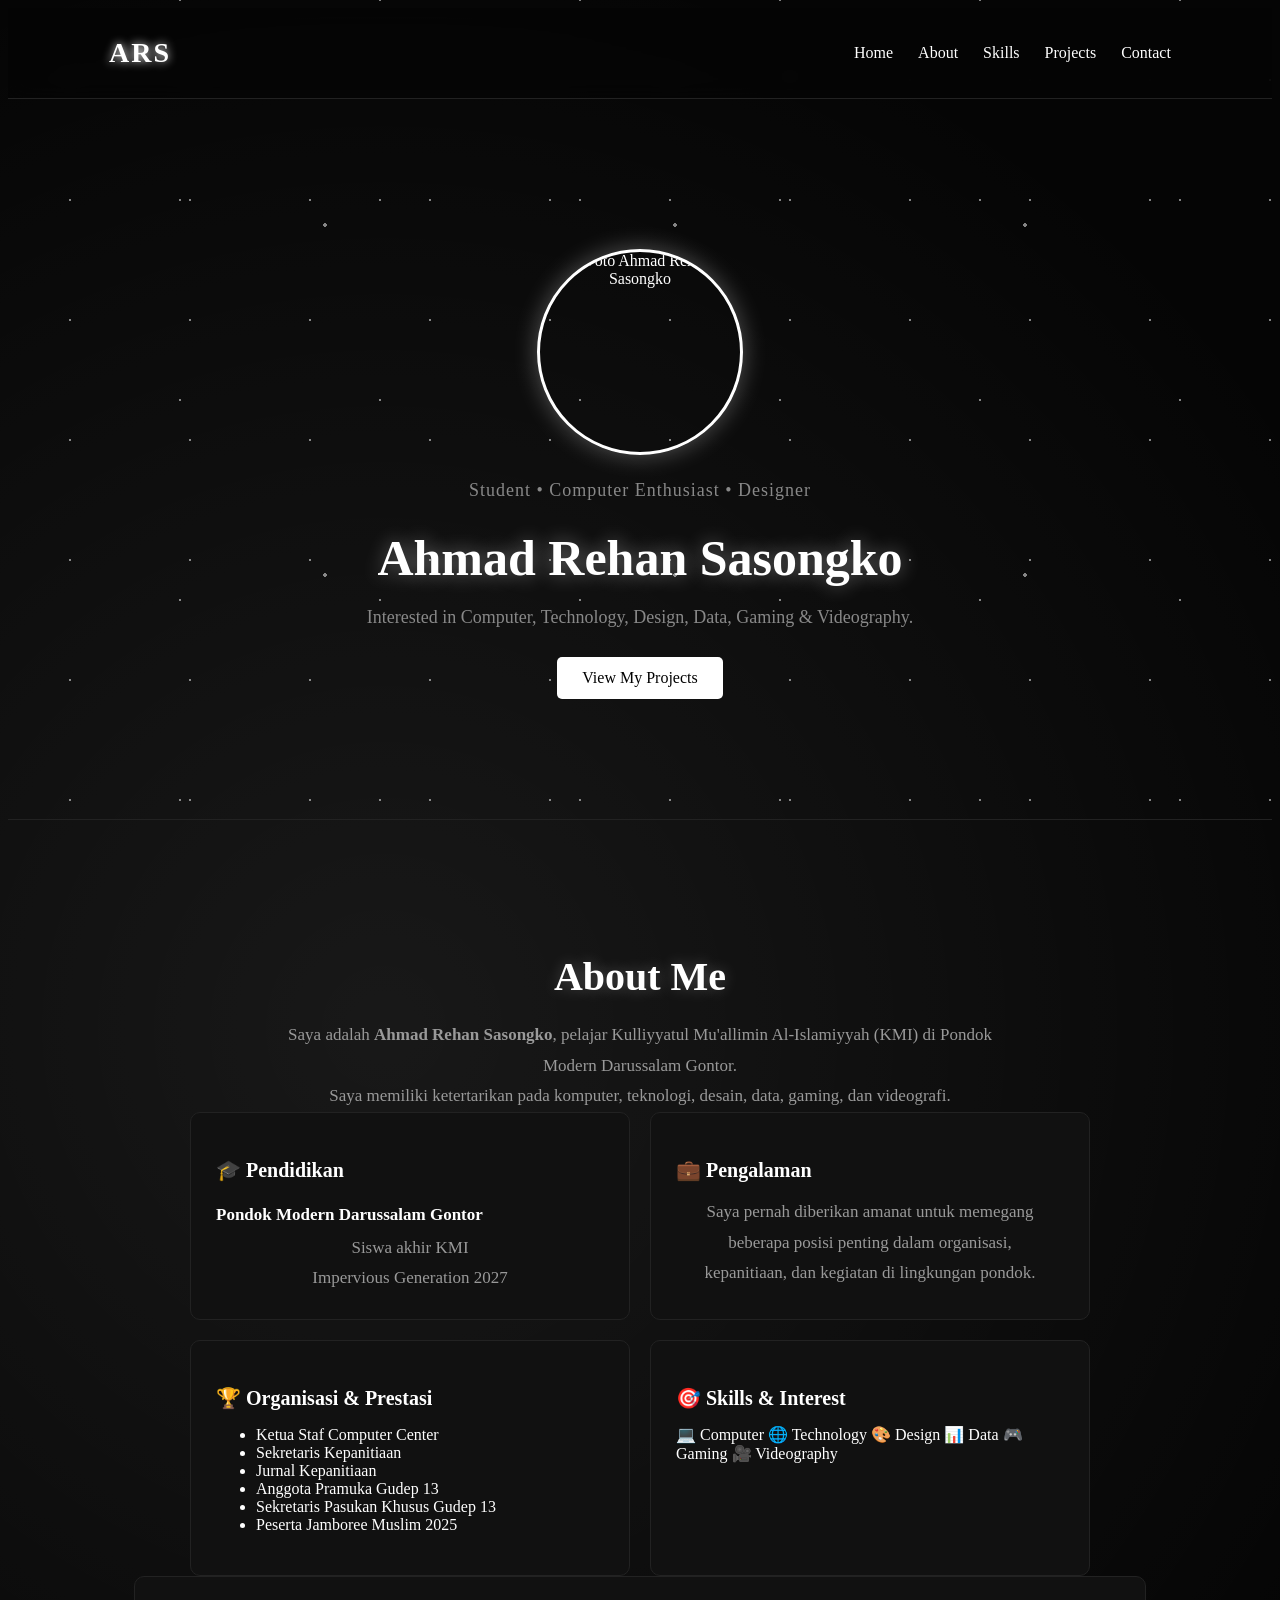
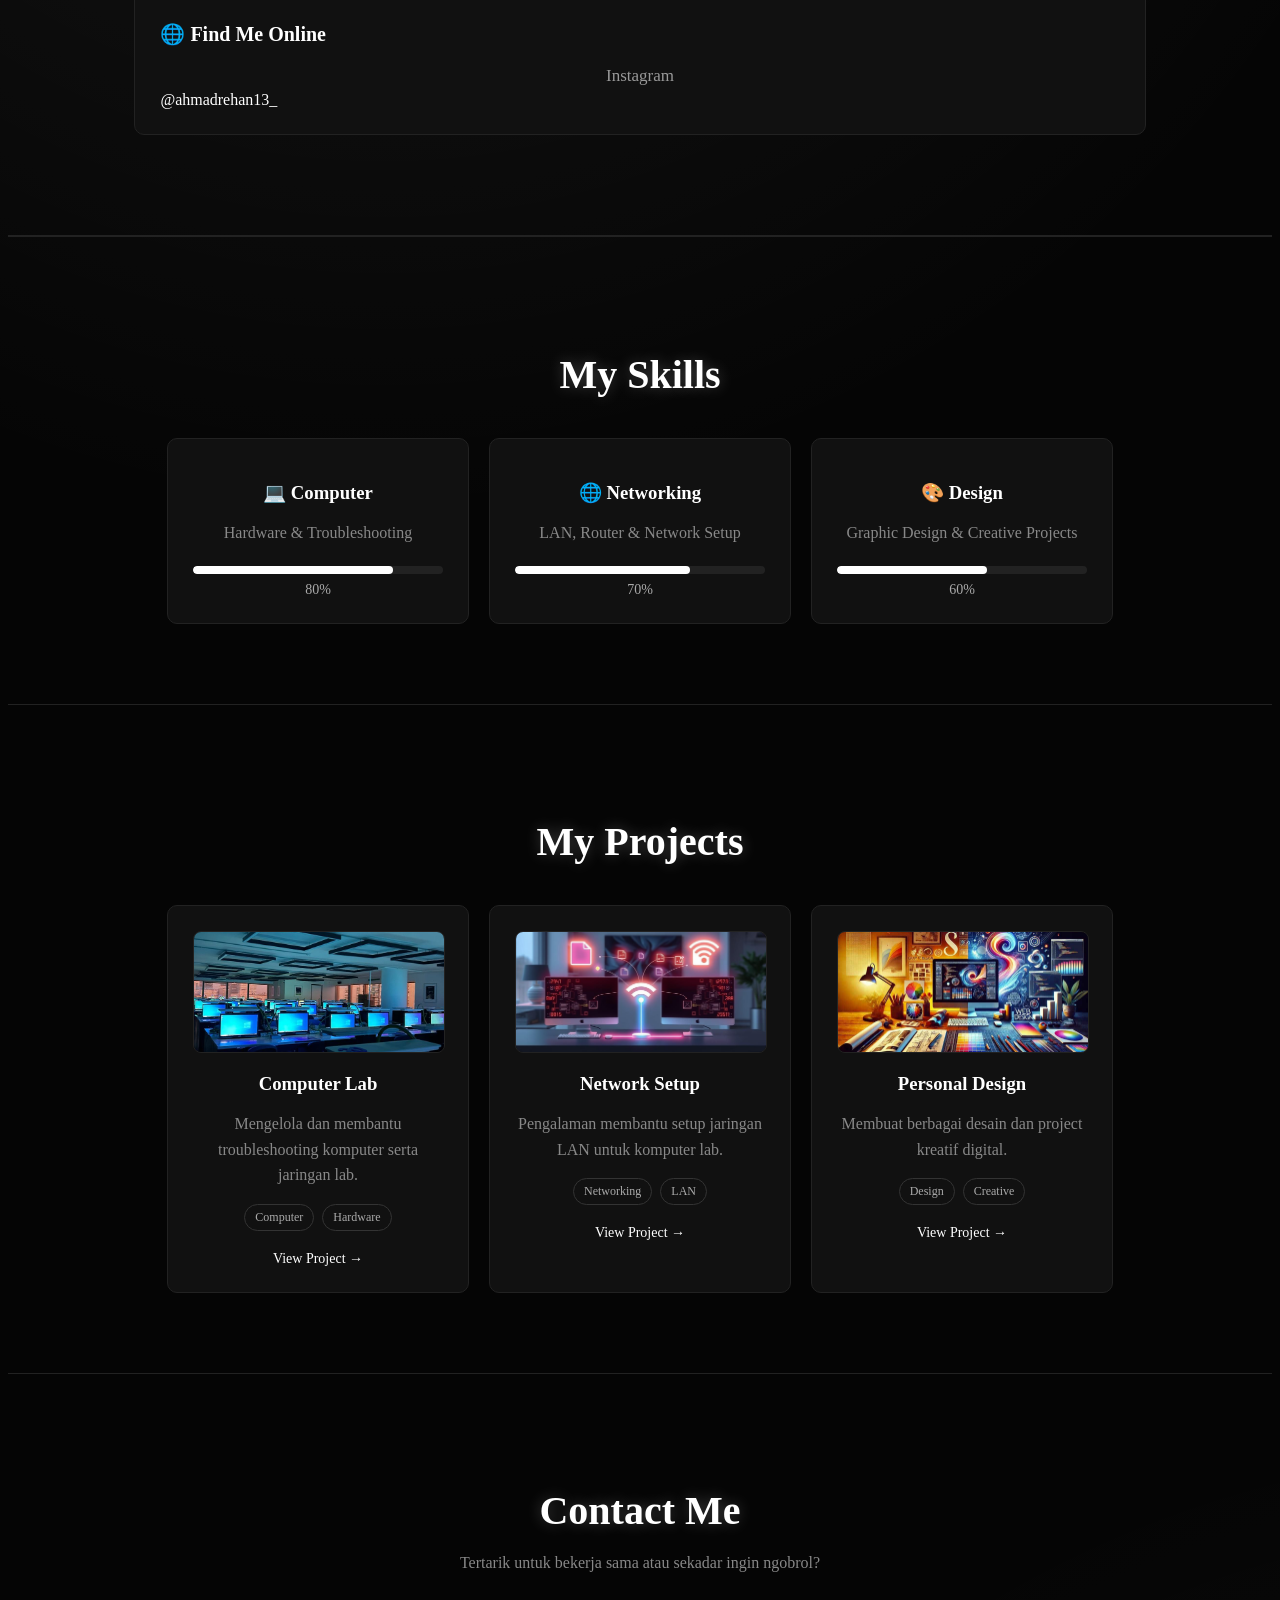
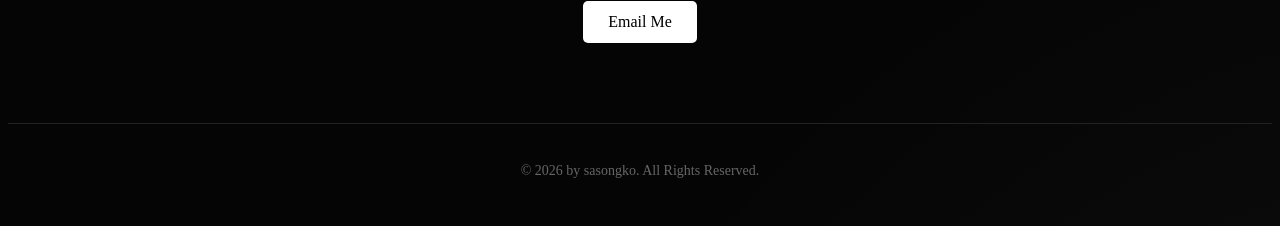
==== index.html @ 402c45a2 "Add files via upload" ====
<!DOCTYPE html>
<html lang="id">
<head>
    <meta charset="UTF-8">
    <meta name="viewport" content="width=device-width, initial-scale=1.0">

    <link rel="stylesheet" href="style.css">

    <title>Portfolio ARS</title>

<head>
    <meta charset="UTF-8">

    <meta name="viewport" content="width=device-width, initial-scale=1.0">

    <title>Ahmad Rehan Sasongko | Portfolio</title>

    <meta name="description"
        content="Profil dan portfolio Ahmad Rehan Sasongko, pelajar KMI Pondok Modern Darussalam Gontor yang memiliki minat di bidang komputer, teknologi, desain, data, gaming, dan videografi.">

<body>

    <nav class="navbar">
    <div class="logo">ARS</div>

    <ul class="nav-links">
        <li><a href="#home">Home</a></li>
        <li><a href="#about">About</a></li>
        <li><a href="#skills">Skills</a></li>
        <li><a href="#projects">Projects</a></li>
        <li><a href="#contact">Contact</a></li>
    </ul>

    <button class="menu-toggle" aria-label="Open menu">
    <span></span>
    <span></span>
    <span></span>

</button>

</nav>

<section class="home" id="home">

    <img src="img/profile.jpg"
         alt="Foto Ahmad Rehan Sasongko"
         class="profile-photo">

    <p class="home-label">
        Student • Computer Enthusiast • Designer
    </p>

    <h1>
        Ahmad Rehan Sasongko
    </h1>

    <p class="home-description">
        Interested in Computer, Technology, Design,
        Data, Gaming & Videography.
    </p>

    <a href="#projects" class="project-btn">
        View My Projects
    </a>

</section>

<section class="about" id="about">

    <h2>About Me</h2>

    <p class="about-intro">
        Saya adalah <strong>Ahmad Rehan Sasongko</strong>,
        pelajar Kulliyyatul Mu'allimin Al-Islamiyyah (KMI)
        di Pondok Modern Darussalam Gontor.
    </p>

    <p class="about-intro">
        Saya memiliki ketertarikan pada komputer, teknologi,
        desain, data, gaming, dan videografi.
    </p>


    <div class="about-info">

        <div class="info-card">
            <h3>🎓 Pendidikan</h3>

            <h4>Pondok Modern Darussalam Gontor</h4>

            <p>
                Siswa akhir KMI
                <br>
                Impervious Generation 2027
            </p>
        </div>


        <div class="info-card">
            <h3>💼 Pengalaman</h3>

            <p>
                Saya pernah diberikan amanat untuk memegang
                beberapa posisi penting dalam organisasi,
                kepanitiaan, dan kegiatan di lingkungan pondok.
            </p>
        </div>


        <div class="info-card">
            <h3>🏆 Organisasi & Prestasi</h3>

            <ul>
                <li>Ketua Staf Computer Center</li>
                <li>Sekretaris Kepanitiaan</li>
                <li>Jurnal Kepanitiaan</li>
                <li>Anggota Pramuka Gudep 13</li>
                <li>Sekretaris Pasukan Khusus Gudep 13</li>
                <li>Peserta Jamboree Muslim 2025</li>
            </ul>
        </div>


        <div class="info-card">
            <h3>🎯 Skills & Interest</h3>

            <div class="interest-list">
                <span>💻 Computer</span>
                <span>🌐 Technology</span>
                <span>🎨 Design</span>
                <span>📊 Data</span>
                <span>🎮 Gaming</span>
                <span>🎥 Videography</span>
            </div>
        </div>

    </div>
<div class="info-card">
    <h3>🌐 Find Me Online</h3>

    <p>
        Instagram
    </p>

    <a href="https://www.instagram.com/ahmadrehan13_/"
       target="_blank"
       class="social-link">
        @ahmadrehan13_
    </a>
</div>

</section>
<section class="skills" id="skills">

    <h2>My Skills</h2>

    <div class="skill-list">

        <div class="skill">
            <h3>💻 Computer</h3>
            <p>Hardware & Troubleshooting</p>

            <div class="skill-bar">
                <div class="skill-progress computer"></div>
            </div>

            <span>80%</span>
        </div>

        <div class="skill">
            <h3>🌐 Networking</h3>
            <p>LAN, Router & Network Setup</p>

            <div class="skill-bar">
                <div class="skill-progress networking"></div>
            </div>

            <span>70%</span>
        </div>

        <div class="skill">
            <h3>🎨 Design</h3>
            <p>Graphic Design & Creative Projects</p>

            <div class="skill-bar">
                <div class="skill-progress design"></div>
            </div>

            <span>60%</span>
        </div>

    </div>

</section>

<section class="projects" id="projects">

    <h2>My Projects</h2>

    <div class="project-list">

        <div class="project">

            <div class="project-image">
                <img src="projects/lab.jpg" alt="Computer Lab Project">
            </div>

            <h3>Computer Lab</h3>

            <p>
                Mengelola dan membantu troubleshooting
                komputer serta jaringan lab.
            </p>

            <div class="project-tags">
                <span>Computer</span>
                <span>Hardware</span>
            </div>

            <a href="#" class="project-link">
                View Project →
            </a>

        </div>


        <div class="project">

            <div class="project-image">
                <img src="projects/network.jpg" alt="Network Setup Project">
            </div>

            <h3>Network Setup</h3>

            <p>
                Pengalaman membantu setup jaringan
                LAN untuk komputer lab.
            </p>

            <div class="project-tags">
                <span>Networking</span>
                <span>LAN</span>
            </div>

            <a href="#" class="project-link">
                View Project →
            </a>

        </div>


        <div class="project">

            <div class="project-image">
                <img src="projects/design.jpg" alt="Personal Design Project">
            </div>

            <h3>Personal Design</h3>

            <p>
                Membuat berbagai desain dan
                project kreatif digital.
            </p>

            <div class="project-tags">
                <span>Design</span>
                <span>Creative</span>
            </div>

            <a href="#" class="project-link">
                View Project →
            </a>

        </div>

    </div>

</section>

<section class="contact" id="contact">

    <h2>Contact Me</h2>

    <p>
        Tertarik untuk bekerja sama atau sekadar ingin ngobrol?
    </p>

    <a href="mailto:rehanahmadsasongko@gmail.com" class="contact-btn">
        Email Me
    </a>

</section>

<footer>
    <p>© 2026 by sasongko. All Rights Reserved.</p>
</footer>

<script>
    const menuToggle = document.querySelector(".menu-toggle");
    const navLinks = document.querySelector(".nav-links");

    menuToggle.addEventListener("click", () => {
        navLinks.classList.toggle("active");
        menuToggle.classList.toggle("active");
    });

</script>

<script>
   
</script>
</body>

</html>
---- style.css ----
body {
    color: white;

    background-color: #050505;

    background-image:
        radial-gradient(
            circle at 20% 20%,
            rgba(255, 255, 255, 0.08),
            transparent 25%
        ),
        radial-gradient(
            circle at 80% 80%,
            rgba(255, 255, 255, 0.06),
            transparent 25%
        );

    background-size: 150% 150%;

    animation: backgroundMove 8s ease-in-out infinite;
}

@keyframes backgroundMove {

    0% {
        background-position: 0% 0%;
    }

    50% {
        background-position: 100% 100%;
    }

    100% {
        background-position: 0% 0%;
    }

}

.navbar {
    display: flex;
    justify-content: space-between;
    align-items: center;

    padding: 20px 8%;

    border-bottom: 1px solid #222;
    position: sticky;
top: 0;
z-index: 1000;
background-color: rgba(5, 5, 5, 0.85);
backdrop-filter: blur(10px);
}

.logo {
    font-size: 28px;
    font-weight: bold;

    letter-spacing: 2px;

    text-shadow: 0 0 10px white;

    transition: 0.3s;
}

.logo:hover {
    transform: scale(1.1);
    text-shadow: 0 0 20px white;
}

.nav-links {
    display: flex;
    gap: 25px;
    list-style: none;
}

.nav-links a {
    color: white;
    text-decoration: none;
    transition: 0.3s;
}

.nav-links a {
    color: white;
    text-decoration: none;

    position: relative;

    transition: 0.3s;
}

.nav-links a::after {
    content: "";

    position: absolute;

    width: 0;
    height: 2px;

    left: 50%;
    bottom: -6px;

    background-color: white;

    transition: 0.3s;
}

.nav-links a:hover {
    color: #aaa;
}

.nav-links a:hover::after {
    width: 100%;
    left: 0;
}

.home {
    min-height: 80vh;

    display: flex;
    flex-direction: column;
    justify-content: center;
    align-items: center;

    text-align: center;

    animation: fadeUp 1s ease;

}

.home h1 {
    font-size: 50px;
    margin-bottom: 15px;

    text-shadow: 0 0 20px rgba(255, 255, 255, 0.4);
}

.home p {
    color: #888;
    font-size: 18px;
}
.home-label {
    margin-top: 25px;

    color: #aaa;

    font-size: 15px;

    letter-spacing: 1px;
}

.home h1 {
    margin-top: 10px;

    margin-bottom: 15px;

    font-size: 50px;

    text-shadow:
        0 0 20px rgba(255, 255, 255, 0.4);
}

.home-description {
    max-width: 600px;

    margin: 0 auto;

    color: #888;

    font-size: 17px;

    line-height: 1.7;

    text-align: center;
}

.profile-photo {
    width: 200px;
    height: 200px;

    object-fit: cover;

    border-radius: 50%;

    margin-top: 30px;

    border: 3px solid white;

    box-shadow: 0 0 25px rgba(255, 255, 255, 0.3);

    transition: 0.3s;
}

.profile-photo:hover {
    transform: scale(1.08);

    box-shadow:
        0 0 20px rgba(255, 255, 255, 0.5),
        0 0 50px rgba(255, 255, 255, 0.3);
}
.about {
    padding: 100px 10%;
    text-align: center;

    border-top: 1px solid #222;
    border-bottom: 1px solid #222;

    background: transparent;

    animation: fadeUp 1s ease;
}
.about-intro {
    max-width: 750px;

    margin: 0 auto 50px;

    padding: 0 20px;

    color: #999;

    font-size: 17px;

    line-height: 1.8;

    text-align: center;
}

.about-info {
    max-width: 900px;

    margin: auto;

    display: grid;

    grid-template-columns: repeat(2, 1fr);

    gap: 20px;
}

.info-card {
    padding: 25px;

    background-color: #111;

    border: 1px solid #222;

    border-radius: 10px;

    text-align: left;

    transition: 0.3s;
}

.info-card:hover {
    transform: translateY(-6px);

    border-color: #888;

    box-shadow:
        0 0 20px rgba(255, 255, 255, 0.12);
}

.info-card h3 {
    margin-bottom: 15px;

    font-size: 20px;
}

.info-card h4 {
    margin-bottom: 8px;

    color: white;

    font-size: 17px;
}

.info-card p {
    color: #888;

    line-height: 1.6;

    margin: 0;
}

.about h2 {
    font-size: 40px;
    margin-bottom: 20px;
}

.about p {
    max-width: 750px;

    margin: 0 auto;

    padding: 0 20px;

    color: #999;

    font-size: 17px;

    line-height: 1.8;

    text-align: center;
}

.skills {
    padding: 80px 10%;
    text-align: center;

    border-top: 1px solid #222;
    animation: fadeUp 1s ease;
}

.skills h2 {
    font-size: 40px;
    margin-bottom: 40px;
}

.skill-list {
    display: flex;
    justify-content: center;
    gap: 20px;
}

.skill {
    width: 250px;

    padding: 25px;

    background-color: #111;

    border: 1px solid #222;
    border-radius: 10px;

    transition: 0.3s;
}

.skill:hover {
    transform: translateY(-8px) scale(1.03);

    border-color: #888;

    box-shadow: 0 0 25px rgba(255, 255, 255, 0.15);
}

.skill h3 {
    margin-bottom: 10px;
}

.skill p {
    color: #888;

    line-height: 1.6;

    text-align: center;
}

.projects {
    padding: 80px 10%;
    text-align: center;

    border-top: 1px solid #222;
    animation: fadeUp 1s ease;
}

.projects h2 {
    font-size: 40px;
    margin-bottom: 40px;
}

.project-list {
    display: flex;
    justify-content: center;
    gap: 20px;
}

.project {
    width: 250px;

    padding: 25px;

    background-color: #111;

    border: 1px solid #222;
    border-radius: 10px;

    transition: 0.3s;
}

.project:hover {
    transform: translateY(-8px) scale(1.03);

    border-color: #888;

    box-shadow: 0 0 25px rgba(255, 255, 255, 0.15);
}

.project h3 {
    margin-bottom: 10px;
}

.project p {
    color: #888;

    line-height: 1.6;

    text-align: center;
}

.contact {
    padding: 80px 10%;
    text-align: center;

    border-top: 1px solid #222;
    animation: fadeUp 1s ease;
}

.contact h2 {
    font-size: 40px;
    margin-bottom: 15px;
}

.contact p {
    max-width: 600px;

    margin: 0 auto 25px;

    padding: 0 20px;

    color: #888;

    line-height: 1.7;

    text-align: center;
}

.contact-btn {
    display: inline-block;

    padding: 12px 25px;

    background-color: white;
    color: black;

    text-decoration: none;

    border-radius: 5px;

    transition: 0.3s;
}

.contact-btn:hover {
    background-color: #888;
    color: white;

    transform: translateY(-5px) scale(1.08);

    box-shadow:
        0 0 20px rgba(255, 255, 255, 0.4),
        0 0 40px rgba(255, 255, 255, 0.15);
}

footer {
    padding: 25px;

    text-align: center;

    border-top: 1px solid #222;

    color: #666;

    font-size: 14px;

    animation: fadeUp 1s ease;
}
.project-btn {
    display: inline-block;

    margin-top: 25px;
    padding: 12px 25px;

    background-color: white;
    color: black;

    text-decoration: none;

    border-radius: 5px;

    transition: 0.3s;
}

.project-btn:hover {
    background-color: #888;
    color: white;

    transform: translateY(-3px);
    box-shadow: 0 0 20px rgba(255, 255, 255, 0.4);
}

@media (max-width: 600px) {
    .navbar {
    padding: 15px 4%;
}

.nav-links {
    gap: 10px;
}

.nav-links a {
    font-size: 12px;
}
    .home h1 {
    font-size: 36px;
}

.home p {
    font-size: 16px;
}

    .skill-list {
        flex-direction: column;
        align-items: center;
    }

    .skill {
        width: 100%;
        max-width: 350px;
    }
    .project-list {
    flex-direction: column;
    align-items: center;
}
.profile-photo {
    width: 150px;
    height: 150px;
}
.project {
    width: 100%;
    max-width: 350px;
}
.about-info {
    max-width: 950px;
    margin: 50px auto 0;
    display: grid;
    grid-template-columns: repeat(2, 1fr);
    column-gap: 20px;
    row-gap: 35px;
}
.info-card:last-child {
    grid-column: 1 / -1;
    margin-top: 15px;
}

.info-card {
    padding: 35px;
}
}
@keyframes fadeUp {
    from {
        opacity: 0;
        transform: translateY(30px);
    }

    to {
        opacity: 1;
        transform: translateY(0);
    }
}
.about h2,
.skills h2,
.projects h2,
.contact h2 {
    text-shadow: 0 0 15px rgba(255, 255, 255, 0.25);
}

.menu-toggle {
    display: none;

    background: none;
    border: none;

    color: white;
    font-size: 28px;

    cursor: pointer;
}

.skill-bar {
    width: 100%;
    height: 8px;

    background-color: #222;

    border-radius: 10px;

    margin-top: 20px;
    overflow: hidden;
}

.skill-progress {
    height: 100%;

    background-color: white;

    border-radius: 10px;

    animation: skillFill 1.5s ease;
}

.computer {
    width: 80%;
}

.networking {
    width: 70%;
}

.design {
    width: 60%;
}

.skill span {
    display: block;

    margin-top: 8px;

    color: #aaa;
    font-size: 14px;
}

@keyframes skillFill {
    from {
        width: 0;
    }
}

.project-image {
    width: 100%;
    height: 120px;

    display: flex;
    justify-content: center;
    align-items: center;

    background-color: #0a0a0a;

    border-radius: 8px;

    overflow: hidden;

    margin-bottom: 20px;

    border: 1px solid #222;
}

.project-image img {
    width: 100%;
    height: 100%;

    object-fit: cover;

    transition: 0.3s;
}

.project:hover .project-image img {
    transform: scale(1.08);
}

.project:hover .project-image {
    transform: scale(1.05);

    box-shadow: 0 0 25px rgba(255, 255, 255, 0.15);
}

.project-tags {
    display: flex;
    justify-content: center;

    gap: 8px;

    margin: 15px 0;
}

.project-tags span {
    padding: 5px 10px;

    font-size: 12px;

    color: #aaa;

    border: 1px solid #333;

    border-radius: 20px;
}

.project-link {
    display: inline-block;

    color: white;

    text-decoration: none;

    font-size: 14px;

    margin-top: 5px;

    transition: 0.3s;
}

.project-link:hover {
    color: #aaa;

    transform: translateX(5px);
}


.reveal.active {
    opacity: 1;
    transform: translateY(0);
}

/* STAR BACKGROUND */

body {
    position: relative;
}

body::before {
    content: "";

    position: fixed;
    inset: 0;

    pointer-events: none;

    z-index: -1;

    background-image:
        radial-gradient(circle, white 1px, transparent 1px),
        radial-gradient(circle, white 1px, transparent 1px),
        radial-gradient(circle, white 2px, transparent 2px);

    background-size:
        120px 120px,
        200px 200px,
        350px 350px;

    background-position:
        10px 20px,
        80px 100px,
        150px 50px;

    opacity: 0.5;

    animation: starsMove 20s linear infinite;
}

@keyframes starsMove {

    from {
        transform: translateY(0);
    }

    to {
        transform: translateY(-120px);
    }

}

.social-link {
    color: white;
    text-decoration: none;
    transition: 0.3s;
}

.social-link:hover {
    color: #aaa;
    text-shadow: 0 0 10px white;
}
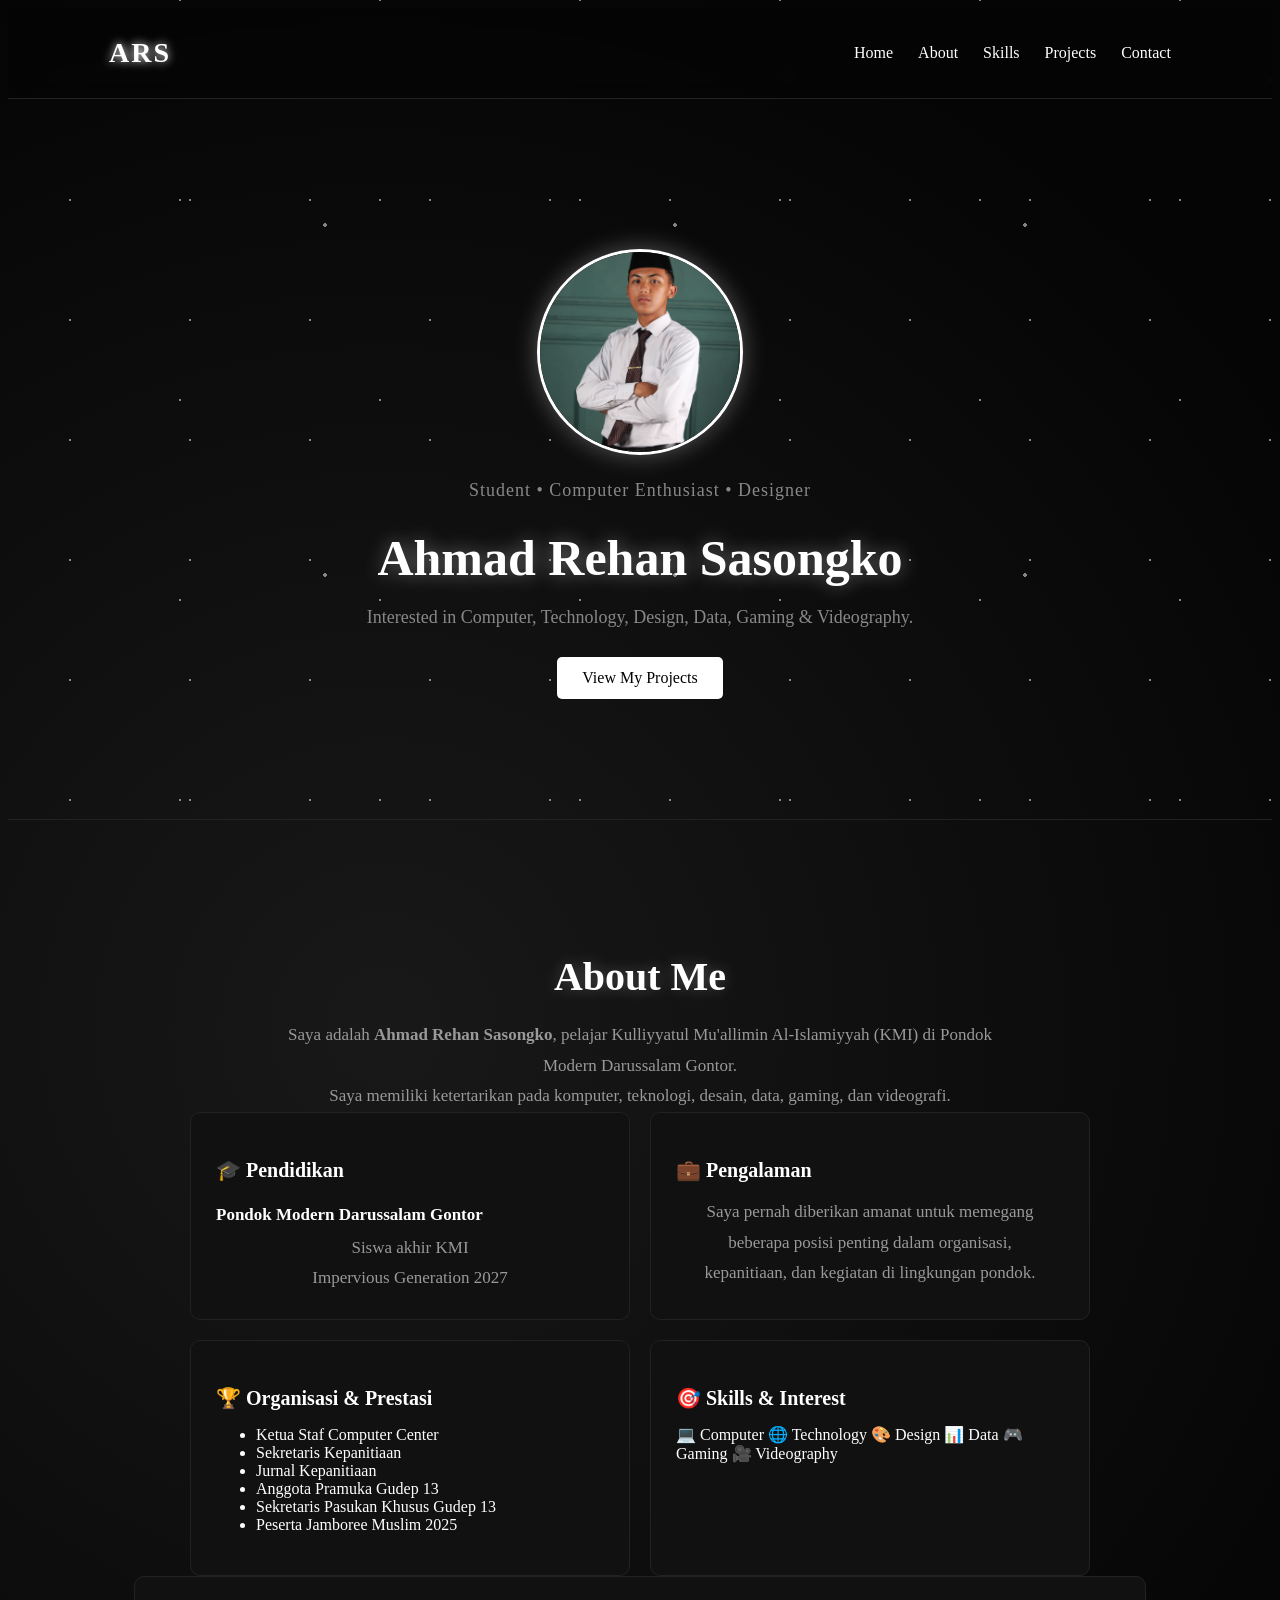
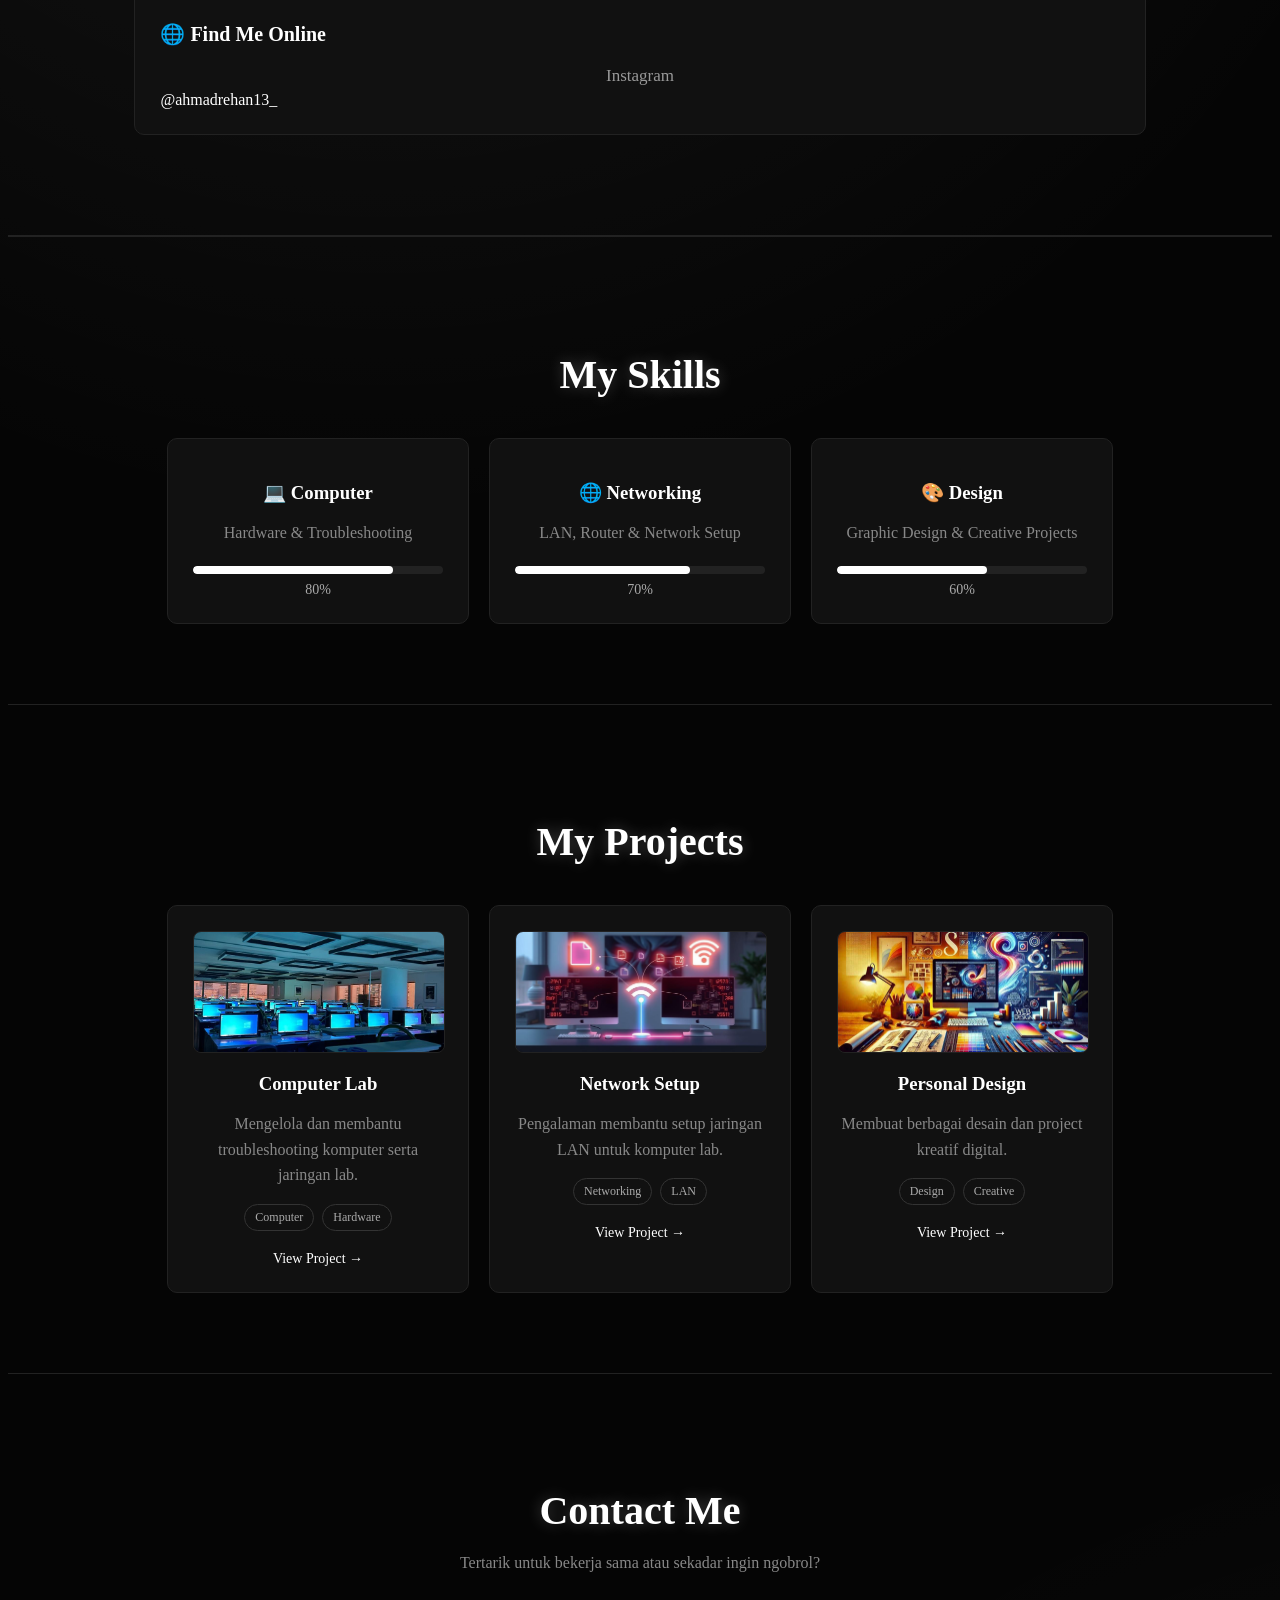
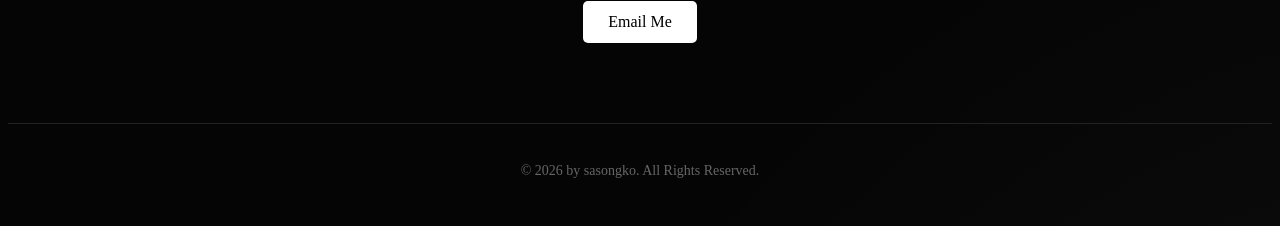
==== commit 79173d18: "Add files via upload" ====
--- a/index.html
+++ b/index.html
@@ -42,7 +42,7 @@
 
 <section class="home" id="home">
 
-    <img src="img/profile.jpg"
+    <img src="img/profile.JPG"
          alt="Foto Ahmad Rehan Sasongko"
          class="profile-photo">
 
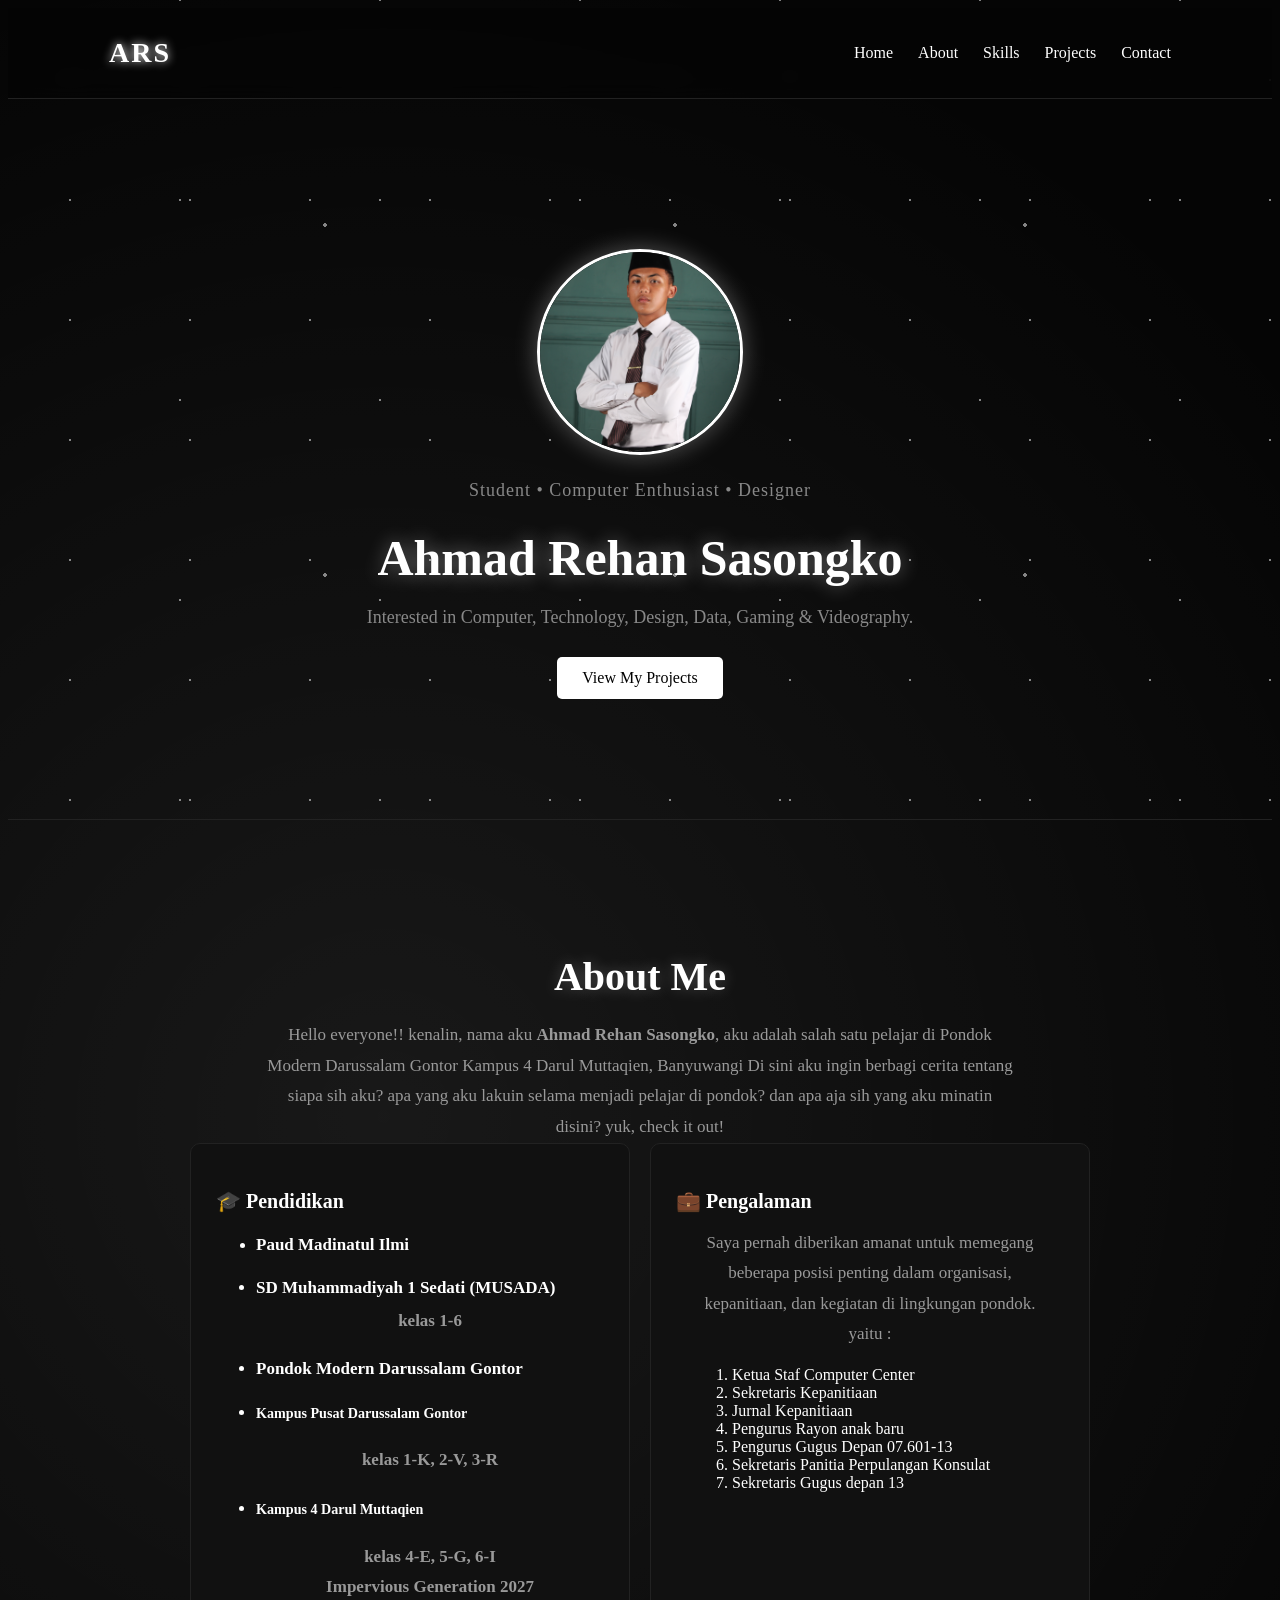
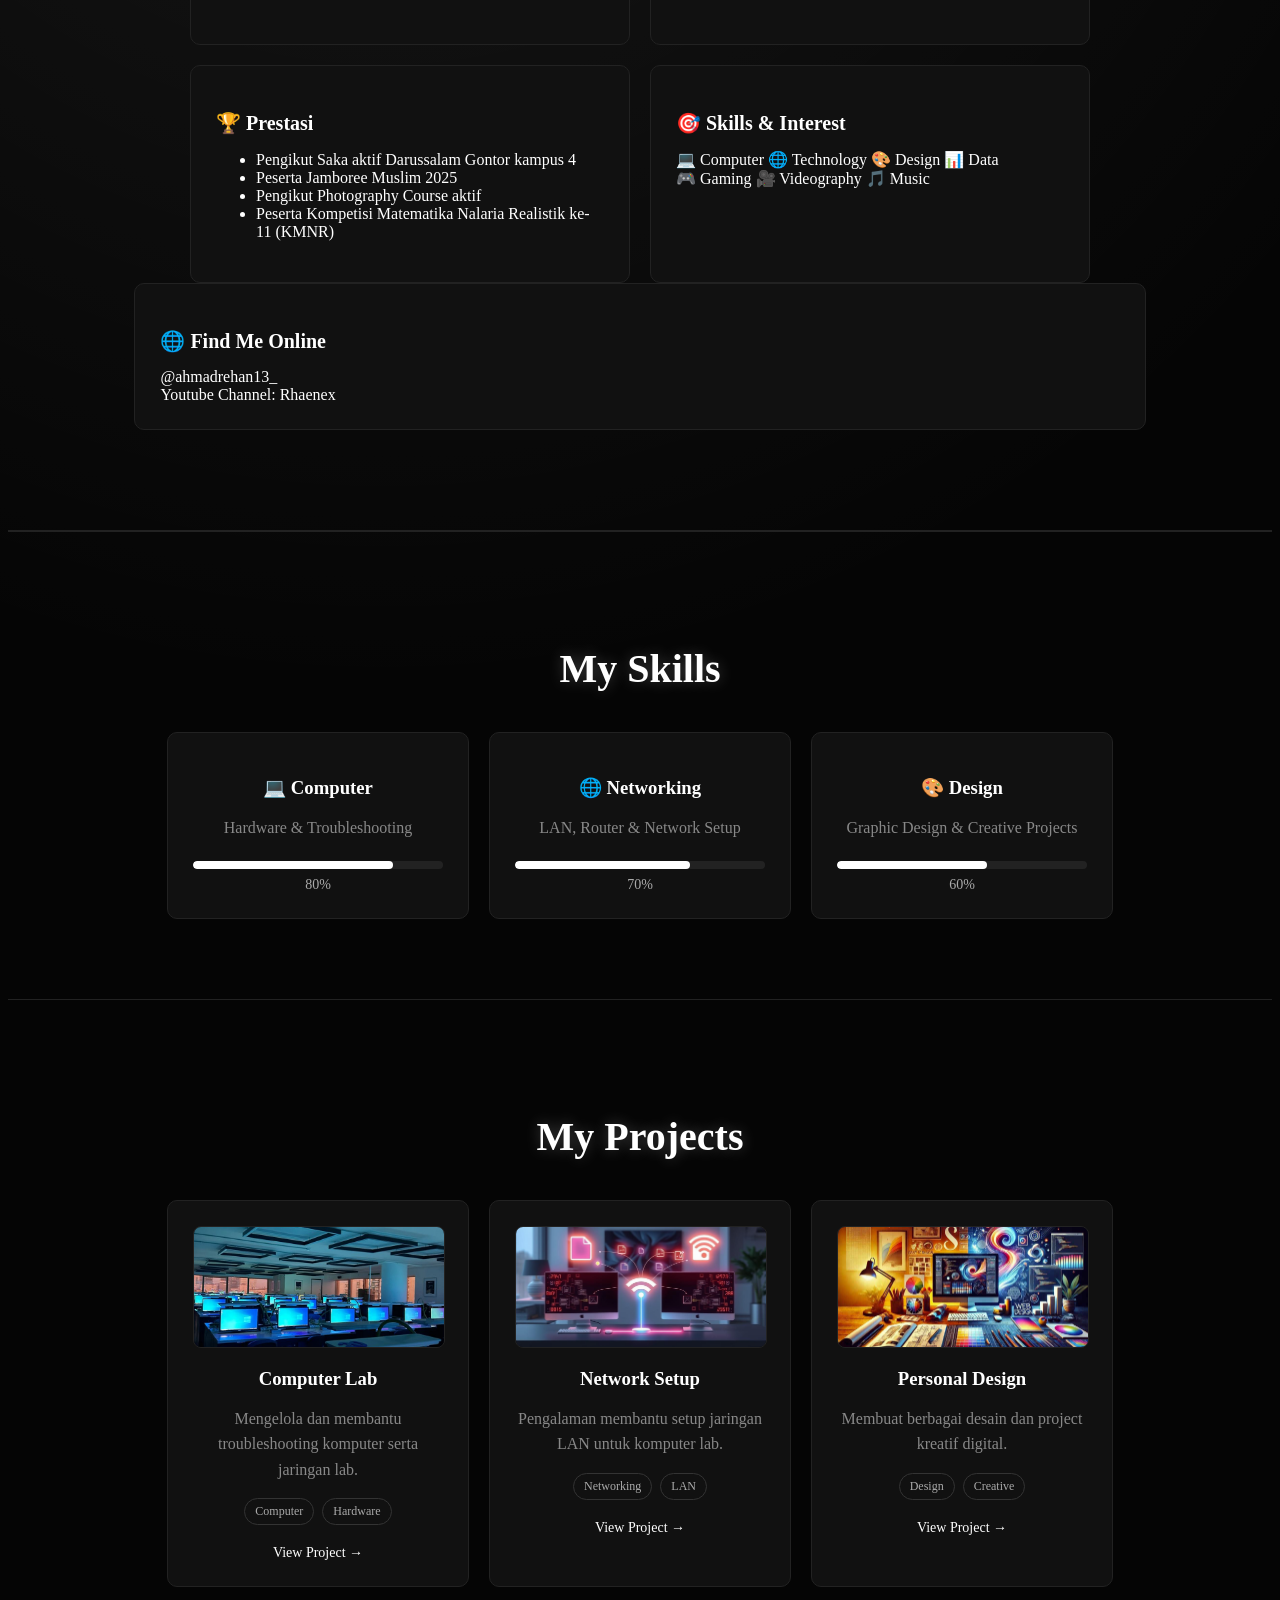
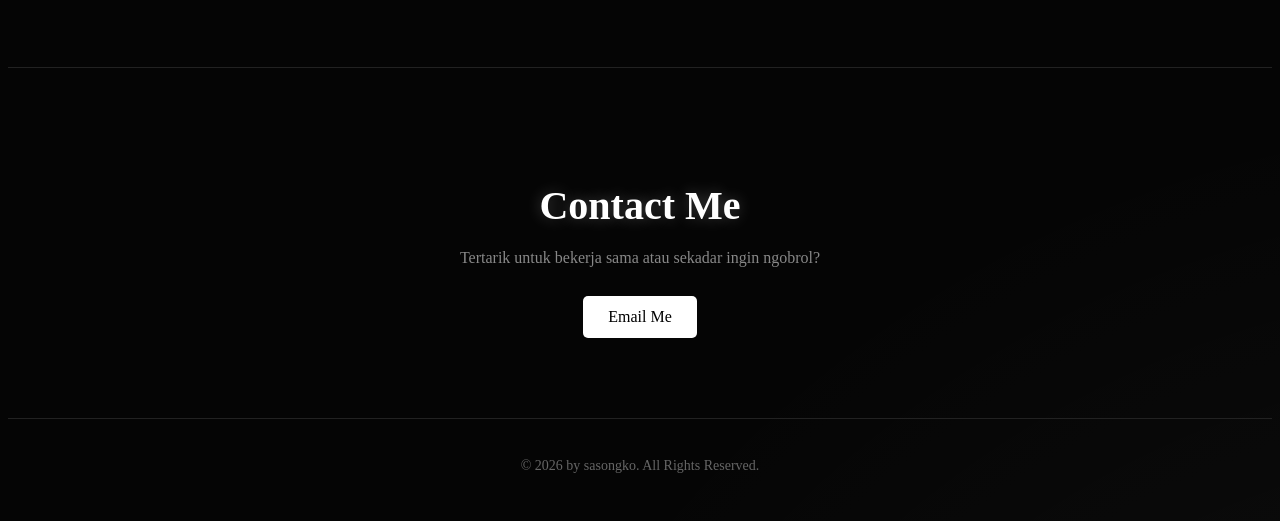
==== commit e50f2de9: "Add files via upload" ====
--- a/index.html
+++ b/index.html
@@ -4,11 +4,20 @@
     <meta charset="UTF-8">
     <meta name="viewport" content="width=device-width, initial-scale=1.0">
 
+    <title>Ahmad Rehan Sasongko | Portfolio</title>
+
+    <meta name="description"
+        content="Portfolio Ahmad Rehan Sasongko — Student, Computer Enthusiast, Designer, dan pelajar KMI Pondok Modern Darussalam Gontor.">
+
+    <link rel="canonical"
+        href="https://rehancomputer06.github.io/sasongko-portfolio/">
+
     <link rel="stylesheet" href="style.css">
 
-    <title>Portfolio ARS</title>
-
-<head>
+    <!-- Google Search Console -->
+    <meta name="google-site-verification"
+        content="google66a023f2ad436c63.html">
+</head>
     <meta charset="UTF-8">
 
     <meta name="viewport" content="width=device-width, initial-scale=1.0">
@@ -70,29 +79,41 @@
     <h2>About Me</h2>
 
     <p class="about-intro">
-        Saya adalah <strong>Ahmad Rehan Sasongko</strong>,
-        pelajar Kulliyyatul Mu'allimin Al-Islamiyyah (KMI)
-        di Pondok Modern Darussalam Gontor.
+        Hello everyone!! kenalin, nama aku <strong>Ahmad Rehan Sasongko</strong>,
+        aku adalah salah satu pelajar di Pondok Modern Darussalam Gontor Kampus 4 Darul Muttaqien, Banyuwangi
+        Di sini aku ingin berbagi cerita tentang siapa sih aku? apa yang aku lakuin selama menjadi pelajar
+        di pondok? dan apa aja sih yang aku minatin disini? yuk, check it out!
     </p>
-
-    <p class="about-intro">
-        Saya memiliki ketertarikan pada komputer, teknologi,
-        desain, data, gaming, dan videografi.
-    </p>
-
 
     <div class="about-info">
 
         <div class="info-card">
             <h3>🎓 Pendidikan</h3>
-
-            <h4>Pondok Modern Darussalam Gontor</h4>
-
-            <p>
-                Siswa akhir KMI
+        <ul>
+            <li><h4>Paud Madinatul Ilmi
+
+            <h4>
+
+            <li><h4>SD Muhammadiyah 1 Sedati (MUSADA)</h4>
+            <p>
+                kelas 1-6
+            </p>
+            </li>
+
+            <li><h4>Pondok Modern Darussalam Gontor</h4></li>
+
+            <li><h5>Kampus Pusat Darussalam Gontor</h5></li>
+            <p>
+                kelas 1-K, 2-V, 3-R
+            </p>
+            <li><h5>Kampus 4 Darul Muttaqien</h5></li>
+
+            <p>
+                kelas 4-E, 5-G, 6-I
                 <br>
                 Impervious Generation 2027
             </p>
+        <ul>
         </div>
 
 
@@ -102,21 +123,39 @@
             <p>
                 Saya pernah diberikan amanat untuk memegang
                 beberapa posisi penting dalam organisasi,
-                kepanitiaan, dan kegiatan di lingkungan pondok.
+                kepanitiaan, dan kegiatan di lingkungan pondok. yaitu :
+
+                <ul>
+                    1. Ketua Staf Computer Center
+                    <br>
+                    2. Sekretaris Kepanitiaan
+                    <br>
+                    3. Jurnal Kepanitiaan
+                    <br>
+                    4. Pengurus Rayon anak baru
+                    <br>
+                    5. Pengurus Gugus Depan 07.601-13
+                    <br>
+                    6. Sekretaris Panitia Perpulangan Konsulat
+                    <br>
+                    7. Sekretaris Gugus depan 13
+                    <br>
+                    
+
+                </ul>
+                
             </p>
         </div>
 
 
         <div class="info-card">
-            <h3>🏆 Organisasi & Prestasi</h3>
+            <h3>🏆 Prestasi</h3>
 
             <ul>
-                <li>Ketua Staf Computer Center</li>
-                <li>Sekretaris Kepanitiaan</li>
-                <li>Jurnal Kepanitiaan</li>
-                <li>Anggota Pramuka Gudep 13</li>
-                <li>Sekretaris Pasukan Khusus Gudep 13</li>
+                <li>Pengikut Saka aktif Darussalam Gontor kampus 4</li>
                 <li>Peserta Jamboree Muslim 2025</li>
+                <li>Pengikut Photography Course aktif</li>
+                <li>Peserta Kompetisi Matematika Nalaria Realistik ke-11 (KMNR) </li>
             </ul>
         </div>
 
@@ -129,8 +168,12 @@
                 <span>🌐 Technology</span>
                 <span>🎨 Design</span>
                 <span>📊 Data</span>
+                
+                <br>
+                
                 <span>🎮 Gaming</span>
                 <span>🎥 Videography</span>
+                <span>🎵 Music</span>
             </div>
         </div>
 
@@ -138,14 +181,18 @@
 <div class="info-card">
     <h3>🌐 Find Me Online</h3>
 
-    <p>
-        Instagram
-    </p>
 
     <a href="https://www.instagram.com/ahmadrehan13_/"
        target="_blank"
        class="social-link">
         @ahmadrehan13_
+      
+    </a>
+    <br>
+    <a href="https://www.youtube.com/@rhaenex"
+       target="_blank"
+       class="social-link">
+        Youtube Channel: Rhaenex
     </a>
 </div>
 
@@ -217,7 +264,7 @@
                 <span>Hardware</span>
             </div>
 
-            <a href="#" class="project-link">
+           <a href="project-pages/computer-lab.html" class="project-link">
                 View Project →
             </a>
 
